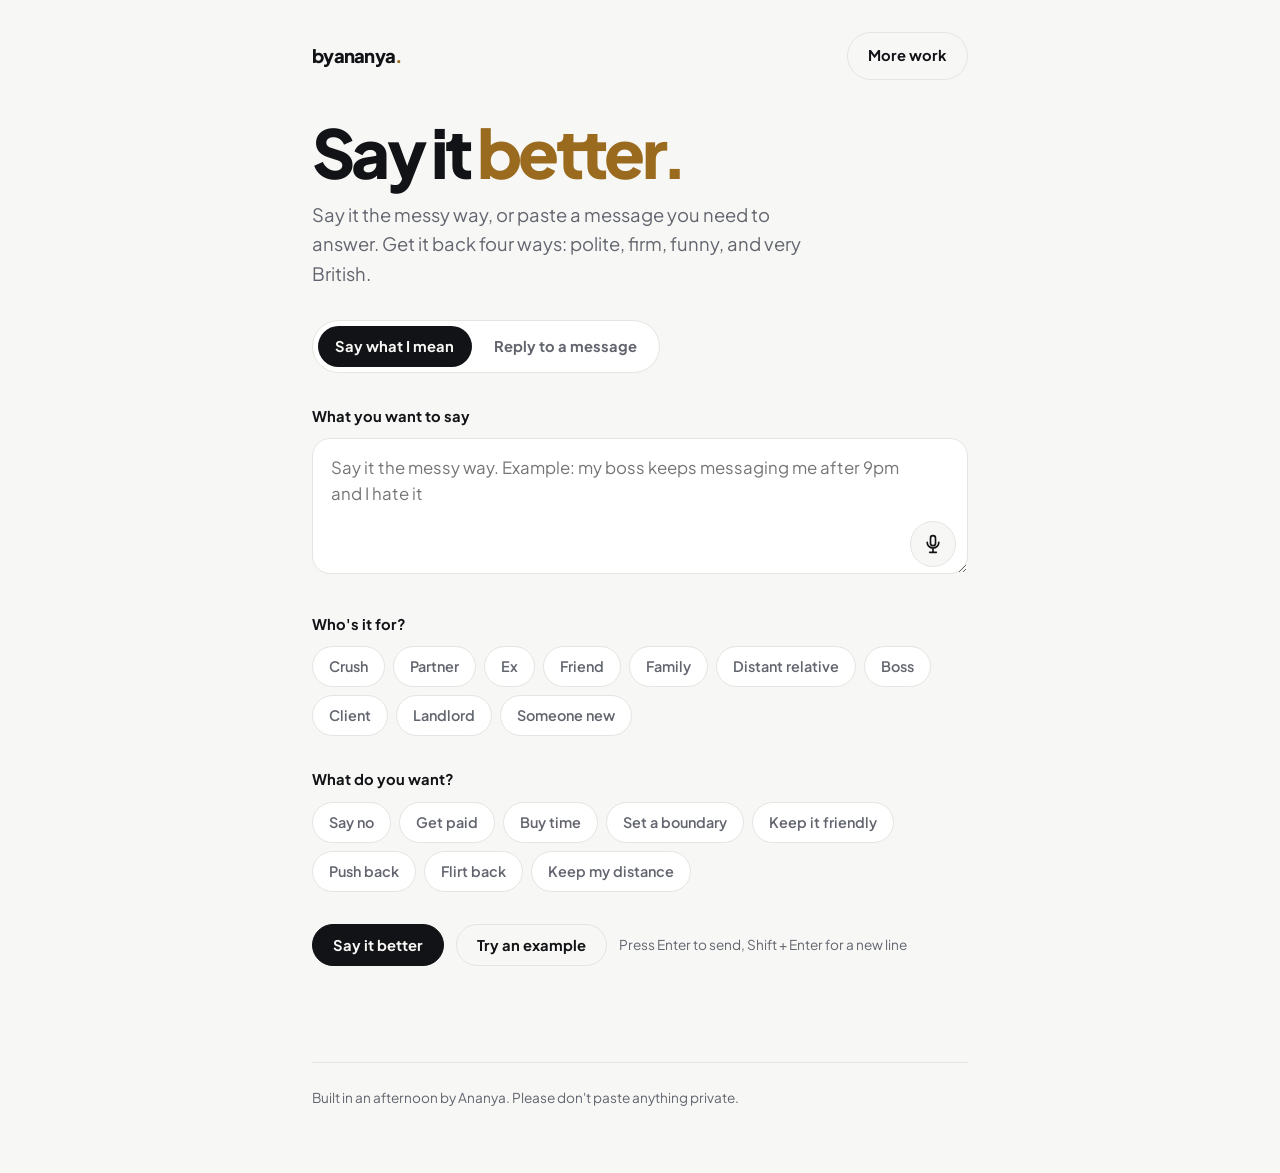
==== say-it-better/index.html @ 99338e49 "Update say-it-better/index.html" ====
<!doctype html>
<html lang="en">
<head>
<meta charset="utf-8">
<meta name="viewport" content="width=device-width, initial-scale=1">
<title>Say it better | by ananya</title>
<meta name="description" content="Say it the messy way and get it back four ways: polite, firm, funny and very British.">
<link rel="icon" href="data:image/svg+xml,%3Csvg xmlns='http://www.w3.org/2000/svg' viewBox='0 0 100 100'%3E%3Ccircle cx='50' cy='50' r='40' fill='%239a6b1f'/%3E%3C/svg%3E">
<script>try { var t = localStorage.getItem('theme'); if (t) document.documentElement.setAttribute('data-theme', t); } catch (e) {}</script>
<link rel="preconnect" href="https://fonts.googleapis.com">
<link rel="preconnect" href="https://fonts.gstatic.com" crossorigin>
<link href="https://fonts.googleapis.com/css2?family=Plus+Jakarta+Sans:wght@400..800&display=swap" rel="stylesheet">
<link rel="stylesheet" href="../style.css">
<style>
  .app { max-width: 44rem; margin: 0 auto; padding: 1rem 1.5rem 4rem; }
  .bar { display: flex; justify-content: space-between; align-items: center; padding: 1rem 0 2.5rem; }
  .app h1 { font-size: clamp(2.6rem, 8vw, 4.2rem); font-weight: 800; letter-spacing: -0.055em; line-height: .95; }
  .app h1 span { color: var(--accent); }
  .lede { color: var(--muted); font-size: 1.15rem; margin-top: 1rem; max-width: 32rem; }
  .field { margin-top: 2rem; }
  .field label, .field .lbl { display: block; font-weight: 700; font-size: .92rem; margin-bottom: .6rem; }
  textarea { width: 100%; min-height: 8.5rem; resize: vertical; font: inherit; font-size: 1.05rem; line-height: 1.55; color: var(--ink); background: var(--surface); border: 1px solid var(--line); border-radius: 18px; padding: 1rem 1.1rem; }
  textarea:focus { outline: 2px solid var(--accent); outline-offset: 2px; }
  .modes { display: inline-flex; gap: .25rem; padding: .3rem; margin-top: 2rem; background: var(--surface); border: 1px solid var(--line); border-radius: 999px; }
  .modes button { font: inherit; font-weight: 700; font-size: .92rem; padding: .55rem 1.1rem; border-radius: 999px; border: 0; background: transparent; color: var(--muted); cursor: pointer; }
  .modes button[aria-selected="true"] { background: var(--ink); color: var(--bg); }
  .box { position: relative; }
  .box textarea { padding-right: 4.25rem; }
  .mic { position: absolute; right: .75rem; bottom: .9rem; width: 46px; height: 46px; border-radius: 50%; border: 1px solid var(--line); background: var(--bg); color: var(--ink); display: grid; place-items: center; cursor: pointer; transition: transform .15s ease; }
  .mic:hover { transform: scale(1.06); }
  .mic svg { width: 20px; height: 20px; }
  .mic.on { background: var(--accent); border-color: var(--accent); color: var(--bg); animation: ring 1.4s infinite; }
  @keyframes ring { 0% { box-shadow: 0 0 0 0 color-mix(in srgb, var(--accent) 55%, transparent); } 100% { box-shadow: 0 0 0 16px transparent; } }
  .listening { margin-top: .6rem; font-size: .88rem; font-weight: 600; color: var(--accent); }
  .listening span { display: inline-block; width: 8px; height: 8px; border-radius: 50%; background: var(--accent); margin-right: .5rem; animation: pulse 1s infinite; }
  @media (prefers-reduced-motion: reduce) { .mic.on, .listening span { animation: none; } }
  .chips { display: flex; flex-wrap: wrap; gap: .5rem; }
  .chips button { font: inherit; font-size: .9rem; font-weight: 600; padding: .5rem 1rem; border-radius: 999px; border: 1px solid var(--line); background: var(--surface); color: var(--muted); cursor: pointer; }
  .chips button[aria-pressed="true"] { background: var(--ink); color: var(--bg); border-color: var(--ink); }
  .actions { display: flex; flex-wrap: wrap; align-items: center; gap: .75rem; margin-top: 2rem; }
  .actions .btn { cursor: pointer; font-family: inherit; }
  .actions .btn[disabled] { opacity: .6; cursor: wait; transform: none; }
  .hint { font-size: .85rem; color: var(--muted); }
  .replies { display: grid; gap: 1rem; margin-top: 2.5rem; }
  .reply { background: var(--surface); border: 1px solid var(--line); border-radius: 20px; padding: 1.25rem 1.3rem 1.1rem; animation: pop .45s cubic-bezier(.2,.8,.2,1) both; }
  .reply:nth-child(2) { animation-delay: .08s; } .reply:nth-child(3) { animation-delay: .16s; } .reply:nth-child(4) { animation-delay: .24s; }
  .reply.brit { border-color: color-mix(in srgb, var(--accent) 45%, var(--line)); }
  @keyframes pop { from { opacity: 0; transform: translateY(14px); } }
  .reply .tone { font-size: .8rem; font-weight: 800; color: var(--accent); }
  .reply p { font-size: 1.08rem; margin-top: .4rem; white-space: pre-wrap; }
  .reply .copy { margin-top: .9rem; font: inherit; font-size: .85rem; font-weight: 700; background: var(--soft); color: var(--ink); border: 0; border-radius: 999px; padding: .4rem .9rem; cursor: pointer; }
  .skeleton { height: 7.5rem; border-radius: 20px; background: linear-gradient(90deg, var(--soft), var(--surface), var(--soft)); background-size: 200% 100%; animation: shimmer 1.2s infinite linear; }
  @keyframes shimmer { to { background-position: -200% 0; } }
  .note { margin-top: 2rem; padding: 1rem 1.2rem; border-radius: 16px; background: var(--soft); color: var(--muted); font-size: .95rem; }
  .foot { margin-top: 3.5rem; padding-top: 1.5rem; border-top: 1px solid var(--line); color: var(--muted); font-size: .85rem; }
  @media (prefers-reduced-motion: reduce) { .reply, .skeleton { animation: none; } }
</style>
</head>
<body>
<div class="app">
  <div class="bar"><a class="wordmark" href="/">byananya<span>.</span></a><a class="btn line" href="/#work">More work</a></div>

  <h1>Say it <span>better.</span></h1>
  <p class="lede">Say it the messy way, or paste a message you need to answer. Get it back four ways: polite, firm, funny, and very British.</p>

  <div class="modes" role="tablist" aria-label="What do you need?">
    <button role="tab" aria-selected="true" data-mode="rephrase">Say what I mean</button>
    <button role="tab" aria-selected="false" data-mode="reply">Reply to a message</button>
  </div>

  <div class="field">
    <label for="msg" id="msg-label">What you want to say</label>
    <div class="box">
      <textarea id="msg" placeholder="Say it the messy way. Example: my boss keeps messaging me after 9pm and I hate it"></textarea>
      <button class="mic" id="mic" type="button" aria-label="Speak your message" hidden>
        <svg viewBox="0 0 24 24" fill="none" stroke="currentColor" stroke-width="2" stroke-linecap="round" stroke-linejoin="round" aria-hidden="true"><rect x="9" y="2" width="6" height="12" rx="3"/><path d="M5 10a7 7 0 0 0 14 0M12 17v5M8 22h8"/></svg>
      </button>
    </div>
    <p class="listening" id="listening" hidden><span></span>Listening… tap the mic when you're done</p>
  </div>

  <div class="field">
    <span class="lbl" id="who-l">Who's it for?</span>
    <div class="chips" role="group" aria-labelledby="who-l" data-group="who">
      <button aria-pressed="false">Crush</button><button aria-pressed="false">Partner</button><button aria-pressed="false">Ex</button><button aria-pressed="false">Friend</button><button aria-pressed="false">Family</button><button aria-pressed="false">Distant relative</button><button aria-pressed="false">Boss</button><button aria-pressed="false">Client</button><button aria-pressed="false">Landlord</button><button aria-pressed="false">Someone new</button>
    </div>
  </div>

  <div class="field">
    <span class="lbl" id="want-l">What do you want?</span>
    <div class="chips" role="group" aria-labelledby="want-l" data-group="want">
      <button aria-pressed="false">Say no</button><button aria-pressed="false">Get paid</button><button aria-pressed="false">Buy time</button><button aria-pressed="false">Set a boundary</button><button aria-pressed="false">Keep it friendly</button><button aria-pressed="false">Push back</button><button aria-pressed="false">Flirt back</button><button aria-pressed="false">Keep my distance</button>
    </div>
  </div>

  <div class="actions">
    <button class="btn" id="go">Say it better</button>
    <button class="btn line" id="example">Try an example</button>
    <span class="hint">Press Enter to send, Shift + Enter for a new line</span>
  </div>

  <div class="replies" id="out" aria-live="polite"></div>

  <p class="foot">Built in an afternoon by Ananya. Please don't paste anything private.</p>
</div>

<script>
(function () {
  var API = 'https://ananya1234.app.n8n.cloud/webhook/say-it-better';
  var msg = document.getElementById('msg'), out = document.getElementById('out'), go = document.getElementById('go');
  var EXAMPLES = [
    { mode: 'rephrase', m: "i hate it when people are annoying in meetings and keep talking over me", who: 'Boss', want: 'Set a boundary' },
    { mode: 'reply', m: "Hey! Any chance you could look over my pitch deck this weekend? It's only like 40 slides 🙏", who: 'Friend', want: 'Say no' },
    { mode: 'rephrase', m: "you still haven't paid me for last month's work and it's been 3 weeks", who: 'Client', want: 'Get paid' },
    { mode: 'reply', m: "Beta, when are you getting married? Everyone is asking.", who: 'Distant relative', want: 'Keep it friendly' },
    { mode: 'rephrase', m: "i want to ask him out but not make it weird", who: 'Crush', want: 'Flirt back' },
    { mode: 'reply', m: "hey stranger, been thinking about you lately", who: 'Ex', want: 'Keep my distance' },
    { mode: 'reply', m: "Hi, just letting you know the rent is going up by ₹3,000 from next month.", who: 'Landlord', want: 'Push back' }
  ], ex = 0;

  document.querySelectorAll('.chips').forEach(function (g) {
    g.addEventListener('click', function (e) {
      var b = e.target.closest('button'); if (!b) return;
      var on = b.getAttribute('aria-pressed') === 'true';
      g.querySelectorAll('button').forEach(function (x) { x.setAttribute('aria-pressed', 'false'); });
      b.setAttribute('aria-pressed', on ? 'false' : 'true');
    });
  });
  var mode = 'rephrase', label = document.getElementById('msg-label'), whoL = document.getElementById('who-l');
  function setMode(m) {
    mode = m;
    document.querySelectorAll('.modes button').forEach(function (b) { b.setAttribute('aria-selected', b.dataset.mode === m ? 'true' : 'false'); });
    label.textContent = m === 'reply' ? 'Their message' : 'What you want to say';
    whoL.textContent = m === 'reply' ? "Who's it from?" : "Who's it for?";
    msg.placeholder = m === 'reply' ? 'Paste the message you need to answer, or tap the mic and read it out.' : 'Say it the messy way. Example: my boss keeps messaging me after 9pm and I hate it';
  }
  document.querySelectorAll('.modes button').forEach(function (b) { b.addEventListener('click', function () { setMode(b.dataset.mode); }); });
  function pick(group) { var b = document.querySelector('[data-group="' + group + '"] [aria-pressed="true"]'); return b ? b.textContent : ''; }
  function setPick(group, label) { document.querySelectorAll('[data-group="' + group + '"] button').forEach(function (b) { b.setAttribute('aria-pressed', b.textContent === label ? 'true' : 'false'); }); }

  document.getElementById('example').addEventListener('click', function () {
    var e = EXAMPLES[ex++ % EXAMPLES.length]; setMode(e.mode); msg.value = e.m; setPick('who', e.who); setPick('want', e.want); msg.focus();
  });
  msg.addEventListener('keydown', function (e) { if (e.key === 'Enter' && !e.shiftKey && !e.isComposing) { e.preventDefault(); run(); } });
  go.addEventListener('click', run);

  function esc(t) { return String(t).replace(/[&<>"]/g, function (c) { return { '&': '&amp;', '<': '&lt;', '>': '&gt;', '"': '&quot;' }[c]; }); }
  function note(text) { out.innerHTML = '<div class="note">' + text + '</div>'; }

  async function run() {
    var text = msg.value.trim();
    if (!text) { msg.focus(); note(mode === 'reply' ? 'Paste the message you need to answer first.' : 'Tell me what you want to say first.'); return; }
    if (go.disabled) return;
    go.disabled = true;
    var steps = ['Reading the room…', 'Finding the right words…', 'Polishing the replies…', 'Almost there…'], si = 0;
    go.textContent = steps[0];
    var tick = setInterval(function () { si = Math.min(si + 1, steps.length - 1); go.textContent = steps[si]; }, 2500);
    out.innerHTML = '<div class="skeleton"></div><div class="skeleton"></div><div class="skeleton"></div><div class="skeleton"></div>';
    var ctrl = new AbortController(), timer = setTimeout(function () { ctrl.abort(); }, 30000);
    try {
      var r = await fetch(API, { method: 'POST', headers: { 'Content-Type': 'text/plain;charset=UTF-8' }, signal: ctrl.signal,
        body: JSON.stringify({ message: text.slice(0, 1500), who: pick('who'), want: pick('want'), mode: mode }) });
      var res = await r.json().catch(function () { return {}; });
      if (!res.ok) throw new Error(res.error || 'failed');
      out.innerHTML = [['Polite', res.polite], ['Firm', res.firm], ['Funny', res.funny], ['Very British', res.british]].filter(function (x) { return x[1]; }).map(function (x) {
        return '<div class="reply' + (x[0] === 'Very British' ? ' brit' : '') + '"><span class="tone">' + (x[0] === 'Very British' ? '🫖 ' : '') + x[0] + '</span><p>' + esc(x[1] || '') + '</p><button class="copy">Copy</button></div>';
      }).join('');
    } catch (e) {
      note(e.name === 'AbortError' ? 'That took too long. Try once more.' : e.message === 'busy' ? 'Lots of people are using this right now. Give it a minute and try again.' : 'Something went wrong on my side. Try again in a moment.');
    } finally { clearInterval(tick); clearTimeout(timer); go.disabled = false; go.textContent = 'Say it better'; }
  }

  // Voice input: speak the message, it's transcribed, then sent automatically
  (function () {
    var SR = window.SpeechRecognition || window.webkitSpeechRecognition;
    var mic = document.getElementById('mic'), hint = document.getElementById('listening');
    if (!SR) return;
    mic.hidden = false;
    var rec = null, base = '', heard = '';
    function stop() { if (rec) rec.stop(); }
    mic.addEventListener('click', function () {
      if (rec) { stop(); return; }
      rec = new SR();
      rec.lang = navigator.language || 'en-IN';
      rec.interimResults = true; rec.continuous = true;
      base = msg.value.trim() ? msg.value.trim() + ' ' : ''; heard = '';
      rec.onresult = function (e) {
        var fin = '', interim = '';
        for (var i = 0; i < e.results.length; i++) { (e.results[i].isFinal ? (fin += e.results[i][0].transcript) : (interim += e.results[i][0].transcript)); }
        heard = (fin + interim).trim(); msg.value = base + heard;
      };
      rec.onerror = function (e) { if (e.error === 'not-allowed' || e.error === 'service-not-allowed') note('Allow microphone access in your browser to use voice.'); };
      rec.onend = function () {
        rec = null; mic.classList.remove('on'); mic.setAttribute('aria-label', 'Speak your message'); hint.hidden = true;
        if (heard) run();
      };
      rec.start();
      mic.classList.add('on'); mic.setAttribute('aria-label', 'Stop listening'); hint.hidden = false;
    });
  })();

  out.addEventListener('click', function (e) {
    var b = e.target.closest('.copy'); if (!b) return;
    var t = b.previousElementSibling.textContent;
    (navigator.clipboard ? navigator.clipboard.writeText(t) : Promise.reject()).then(function () { b.textContent = 'Copied'; setTimeout(function () { b.textContent = 'Copy'; }, 1500); }, function () { b.textContent = 'Select and copy'; });
  });
})();
</script>
</body>
</html>
---- style.css ----
:root {
  --bg: #f7f7f5; --surface: #ffffff; --ink: #121316; --muted: #62656e; --line: #e4e4e0; --soft: #efefec;
  --accent: #9a6b1f; --ok: #22a06b;
  --font: "Plus Jakarta Sans", "Helvetica Neue", Arial, sans-serif;
  --radius-lg: 28px; --radius: 18px;
  --shadow: 0 24px 60px -30px rgba(18,19,22,.35);
  color-scheme: light;
}
:root[data-theme="dark"] { --bg: #0c0d10; --surface: #15171c; --ink: #f2f2ef; --muted: #9a9ca6; --line: #262931; --soft: #1b1e24; --accent: #d9b26a; --shadow: 0 24px 60px -30px rgba(0,0,0,.9); color-scheme: dark; }
@media (prefers-color-scheme: dark) {
  :root:not([data-theme="light"]) { --bg: #0c0d10; --surface: #15171c; --ink: #f2f2ef; --muted: #9a9ca6; --line: #262931; --soft: #1b1e24; --accent: #d9b26a; --shadow: 0 24px 60px -30px rgba(0,0,0,.9); color-scheme: dark; }
}
* { box-sizing: border-box; margin: 0; padding: 0; }
html { scroll-behavior: smooth; }
body { background: var(--bg); color: var(--ink); font-family: var(--font); font-size: 1.0625rem; line-height: 1.6; -webkit-font-smoothing: antialiased; overflow-x: hidden; transition: background .3s ease, color .3s ease; }
a { color: inherit; text-decoration-color: var(--accent); text-decoration-thickness: 2px; text-underline-offset: 4px; }
a:hover { color: var(--accent); }
a:focus-visible, button:focus-visible, [tabindex]:focus-visible { outline: 2px solid var(--accent); outline-offset: 3px; border-radius: 8px; }
.wrap { max-width: 76rem; margin: 0 auto; padding: 0 1.5rem; }
.narrow { max-width: 46rem; }

/* top bar + header */
.topbar { display: flex; gap: 2rem; flex-wrap: wrap; font-size: .82rem; color: var(--muted); padding: .9rem 0; border-bottom: 1px solid var(--line); }
.topbar b { color: var(--ink); font-weight: 600; }
.topbar .live::before { content: ""; display: inline-block; width: 7px; height: 7px; border-radius: 50%; background: var(--ok); margin-right: .45rem; vertical-align: 1px; animation: pulse 2s infinite; }
@keyframes pulse { 50% { opacity: .35; } }
.site-head { position: sticky; top: 0; z-index: 20; background: color-mix(in srgb, var(--bg) 85%, transparent); backdrop-filter: blur(12px); -webkit-backdrop-filter: blur(12px); }
.site-head .wrap { display: flex; align-items: center; justify-content: space-between; gap: 1rem; padding-top: 1rem; padding-bottom: 1rem; }
.wordmark { font-weight: 800; font-size: 1.15rem; letter-spacing: -0.04em; text-decoration: none; }
.wordmark span { color: var(--accent); }
.nav { display: flex; align-items: center; gap: .3rem; background: var(--surface); border: 1px solid var(--line); border-radius: 999px; padding: .3rem; }
.nav a { text-decoration: none; font-size: .9rem; font-weight: 600; color: var(--muted); padding: .45rem .9rem; border-radius: 999px; }
.nav a:hover { color: var(--ink); background: var(--soft); }
.head-actions { display: flex; align-items: center; gap: .6rem; }
.theme { width: 40px; height: 40px; border-radius: 50%; border: 1px solid var(--line); background: var(--surface); color: var(--ink); cursor: pointer; display: grid; place-items: center; }
.theme svg { width: 18px; height: 18px; }
.theme .sun { display: none; }
:root[data-theme="dark"] .theme .sun { display: block; } :root[data-theme="dark"] .theme .moon { display: none; }
@media (prefers-color-scheme: dark) { :root:not([data-theme="light"]) .theme .sun { display: block; } :root:not([data-theme="light"]) .theme .moon { display: none; } }
.btn { display: inline-flex; align-items: center; gap: .5rem; padding: .7rem 1.25rem; border-radius: 999px; font-weight: 700; font-size: .92rem; text-decoration: none; background: var(--ink); color: var(--bg); border: 1px solid var(--ink); transition: transform .15s ease; }
.btn:hover { color: var(--bg); transform: translateY(-2px); }
.btn.line { background: transparent; color: var(--ink); border-color: var(--line); }
.btn.line:hover { color: var(--ink); border-color: var(--ink); }

/* hero */
.hero { padding: 5.5rem 0 4rem; }
.hero h1 { font-size: clamp(2.8rem, 8.2vw, 7rem); font-weight: 800; line-height: .98; letter-spacing: -0.055em; }
.hero h1 .muted { color: var(--muted); }
.rotator { display: inline-grid; vertical-align: top; }
.rotator span { grid-area: 1 / 1; color: var(--accent); opacity: 0; transform: translateY(-.25em); transition: opacity .2s ease, transform .2s ease; white-space: nowrap; }
.rotator span.on { opacity: 1; transform: none; transition: opacity .45s ease .2s, transform .45s cubic-bezier(.2,.8,.2,1) .2s; }
.hero-points { margin-top: 3.5rem; display: grid; grid-template-columns: repeat(3, 1fr); gap: 1.25rem; list-style: none; }
.hero-points li { border-top: 1px solid var(--line); padding-top: 1.1rem; }
.hero-points b { display: block; font-size: 1.05rem; letter-spacing: -0.01em; }
.hero-points span { color: var(--muted); font-size: .97rem; }
.hero .ctas { display: flex; gap: .75rem; flex-wrap: wrap; margin-top: 2.5rem; }

/* statement with photo */
.statement { display: grid; grid-template-columns: 1.2fr .8fr; gap: 3rem; align-items: center; padding: 5rem 0 2rem; border-top: 1px solid var(--line); }
.statement h2 { font-size: clamp(1.8rem, 3.8vw, 3rem); font-weight: 700; line-height: 1.15; letter-spacing: -0.035em; }
.statement h2 em { font-style: normal; color: var(--muted); }
.statement .photo { aspect-ratio: 4 / 5; border-radius: var(--radius-lg); box-shadow: var(--shadow); }

/* section heads */
section.block { padding-top: 6rem; }
.sec-head { display: flex; justify-content: space-between; align-items: end; gap: 1.5rem; flex-wrap: wrap; margin-bottom: 2rem; }
.sec-head h2 { font-size: clamp(2.6rem, 7vw, 5rem); font-weight: 800; letter-spacing: -0.055em; line-height: .95; }
.sec-head h2 span { color: var(--accent); }
.sec-head p { color: var(--muted); max-width: 26rem; }
.filters { display: flex; flex-wrap: wrap; gap: .5rem; margin-bottom: .75rem; }
.filters button { font: inherit; font-weight: 600; font-size: .88rem; padding: .5rem 1rem; border-radius: 999px; border: 1px solid var(--line); background: var(--surface); color: var(--muted); cursor: pointer; }
.filters button[aria-pressed="true"] { background: var(--ink); color: var(--bg); border-color: var(--ink); }
.count { font-size: .85rem; color: var(--muted); margin-bottom: 1.5rem; }

/* case studies */
.case { background: var(--surface); border: 1px solid var(--line); border-radius: var(--radius-lg); padding: clamp(1.25rem, 3vw, 2.25rem); margin-bottom: 1.5rem; }
.case[hidden] { display: none; }
.case-top { display: flex; justify-content: space-between; gap: 1.5rem; flex-wrap: wrap; align-items: start; }
.case h3 { font-size: clamp(1.5rem, 3vw, 2.3rem); font-weight: 700; letter-spacing: -0.04em; line-height: 1.12; max-width: 44rem; }
.case h3 b { font-weight: 800; }
.case h3 .rest { color: var(--muted); font-weight: 600; }
.tags { display: flex; gap: .4rem; flex-wrap: wrap; list-style: none; margin-top: .9rem; }
.tags li { font-size: .8rem; font-weight: 600; color: var(--muted); background: var(--soft); padding: .25rem .65rem; border-radius: 999px; }
.status { font-size: .8rem; font-weight: 700; padding: .35rem .8rem; border-radius: 999px; border: 1px solid var(--line); white-space: nowrap; }
.status.live { color: var(--ok); border-color: color-mix(in srgb, var(--ok) 40%, transparent); }
.status.live::before { content: ""; display: inline-block; width: 7px; height: 7px; border-radius: 50%; background: var(--ok); margin-right: .4rem; vertical-align: 1px; }

.stage { position: relative; margin-top: 1.5rem; border-radius: 20px; overflow: hidden; aspect-ratio: 16 / 7.5; background: var(--soft) center / cover no-repeat; }
.stage.top { background-position: top center; }
.stage::before { content: ""; position: absolute; inset: 0; background: linear-gradient(180deg, rgba(10,11,14,0) 40%, rgba(10,11,14,.55)); }
.stage.g1 { background-image: radial-gradient(120% 120% at 10% 0%, #f3dca6 0%, #b8862d 38%, #1a140b 100%); }
.stage.g2 { background-image: radial-gradient(120% 120% at 90% 10%, #c9a6a0 0%, #6e3b3f 40%, #140d10 100%); }
.stage.g3 { background-image: radial-gradient(120% 120% at 20% 100%, #6fe3c1 0%, #1d8a7a 40%, #0d1f24 100%); }
.prompt { position: absolute; left: 50%; bottom: 1.5rem; transform: translateX(-50%); width: min(92%, 34rem); display: flex; align-items: center; gap: .75rem; background: rgba(255,255,255,.94); color: #121316; border-radius: 999px; padding: .75rem .85rem .75rem 1.25rem; font-size: .95rem; font-weight: 500; box-shadow: 0 20px 40px -20px rgba(0,0,0,.6); }
.prompt .txt { flex: 1; overflow: hidden; white-space: nowrap; text-overflow: ellipsis; }
.prompt .typed { border-right: 2px solid #121316; padding-right: 2px; animation: caret 1s steps(1) infinite; }
@keyframes caret { 50% { border-color: transparent; } }
.prompt .go { width: 34px; height: 34px; border-radius: 50%; background: #121316; display: flex; align-items: center; justify-content: center; flex: none; }
.prompt .go i { width: 5px; height: 5px; border-radius: 50%; background: #fff; margin: 0 1.5px; display: inline-block; animation: blink 1.2s infinite; }
.prompt .go i:nth-child(2) { animation-delay: .2s; } .prompt .go i:nth-child(3) { animation-delay: .4s; }
@keyframes blink { 0%, 100% { opacity: .25; } 40% { opacity: 1; } }
.stage .big-stat { position: absolute; right: 1.5rem; top: 1.25rem; text-align: right; color: #fff; font-weight: 800; font-size: clamp(2rem, 5vw, 3.4rem); letter-spacing: -0.05em; line-height: 1; text-shadow: 0 4px 24px rgba(0,0,0,.35); }
.stage .big-stat small { display: block; font-size: .8rem; font-weight: 600; letter-spacing: 0; opacity: .9; margin-top: .2rem; }

.case-body { display: grid; grid-template-columns: .9fr 1.1fr; gap: 2rem; margin-top: 1.75rem; }
.facts-list { display: grid; gap: .9rem; align-content: start; }
.facts-list div { font-size: .95rem; }
.facts-list dt { font-size: .78rem; font-weight: 700; color: var(--muted); }
.facts-list dd { margin-top: .1rem; }
.facts-list .outcome { font-weight: 600; }
.facts-list a { font-weight: 700; }
.points { display: grid; grid-template-columns: 1fr 1fr; gap: .9rem; list-style: none; }
.points li { background: var(--soft); border-radius: var(--radius); padding: 1.1rem 1.15rem; }
.points h4 { font-size: 1rem; letter-spacing: -0.01em; }
.points p { font-size: .9rem; color: var(--muted); margin-top: .3rem; line-height: 1.5; }

/* about */
.about { display: grid; grid-template-columns: .85fr 1.15fr; gap: 3rem; }
.about .photos { position: relative; min-height: 32rem; }
.about .photos.single .p1 { width: 100%; aspect-ratio: 640 / 425; position: relative; }
.about .photos.single { min-height: 0; }
.about .photos .p1 { position: absolute; left: 0; top: 0; width: 70%; aspect-ratio: 4 / 5; border-radius: var(--radius-lg); box-shadow: var(--shadow); }
.about .photos .p2 { position: absolute; right: 0; bottom: 0; width: 58%; aspect-ratio: 4 / 3; border-radius: var(--radius); border: 6px solid var(--bg); box-shadow: var(--shadow); }
.about h3 { font-size: clamp(1.6rem, 3vw, 2.3rem); font-weight: 700; letter-spacing: -0.035em; line-height: 1.15; }
.about .bio { color: var(--muted); margin-top: 1.25rem; }
.about .bio + .bio { margin-top: .9rem; }
.journey { list-style: none; margin-top: 2.25rem; border-top: 1px solid var(--line); }
.journey li { display: grid; grid-template-columns: 1fr auto; gap: .2rem 1rem; padding: .95rem 0; border-bottom: 1px solid var(--line); }
.journey b { font-size: 1rem; }
.journey span { color: var(--muted); font-size: .9rem; }
.journey time { color: var(--muted); font-size: .9rem; grid-row: span 2; align-self: center; white-space: nowrap; }

/* stack */
.stack-grid { display: grid; grid-template-columns: repeat(6, 1fr); gap: .75rem; list-style: none; }
.stack-grid li { background: var(--surface); border: 1px solid var(--line); border-radius: 16px; padding: 1.1rem .9rem; text-align: center; font-weight: 700; font-size: .92rem; letter-spacing: -0.01em; transition: transform .2s ease, border-color .2s ease; }
.stack-grid li:hover { transform: translateY(-3px); border-color: var(--accent); }
.stack-grid li small { display: block; font-weight: 500; font-size: .75rem; color: var(--muted); margin-top: .15rem; }

/* blog */
.post-grid { display: grid; grid-template-columns: repeat(3, 1fr); gap: 1.25rem; list-style: none; }
.post-card { background: var(--surface); border: 1px solid var(--line); border-radius: 20px; overflow: hidden; transition: transform .2s ease, box-shadow .2s ease; }
.post-card:hover { transform: translateY(-4px); box-shadow: var(--shadow); }
.post-card a { display: flex; flex-direction: column; height: 100%; text-decoration: none; }
.post-card .cover { aspect-ratio: 16 / 10; background: var(--soft) center / cover no-repeat; position: relative; }
.post-card .cover.fallback { display: grid; place-items: center; font-size: 3.2rem; font-weight: 800; color: #fff; background-image: radial-gradient(120% 120% at 90% 10%, #8fa3b8 0%, #34465c 40%, #0f141b 100%); }
.post-card .cover.fallback.health { background-image: radial-gradient(120% 120% at 10% 0%, #f3dca6 0%, #b8862d 38%, #1a140b 100%); }
.post-card .pill { position: absolute; left: .9rem; top: .9rem; font-size: .72rem; font-weight: 700; padding: .25rem .65rem; border-radius: 999px; background: rgba(255,255,255,.94); color: #121316; }
.post-card .meta { padding: 1.1rem 1.2rem 1.35rem; }
.post-card time { font-size: .8rem; color: var(--muted); }
.post-card .t { display: block; font-weight: 700; font-size: 1.12rem; line-height: 1.3; letter-spacing: -0.02em; margin-top: .3rem; }
.post-card a:hover .t { color: var(--accent); }
.post-card .summary { display: block; color: var(--muted); font-size: .9rem; margin-top: .45rem; line-height: 1.5; }
.empty { color: var(--muted); padding: 1.5rem 0; grid-column: 1 / -1; }

/* contact */
.contact { margin-top: 7rem; background: var(--ink); color: var(--bg); border-radius: var(--radius-lg); padding: clamp(2rem, 6vw, 4.5rem); }
.contact h2 { font-size: clamp(2.4rem, 7vw, 5rem); font-weight: 800; letter-spacing: -0.055em; line-height: .95; }
.contact h2 span { color: var(--accent); }
.contact p { color: color-mix(in srgb, var(--bg) 70%, transparent); margin-top: 1.25rem; max-width: 32rem; font-size: 1.1rem; }
.contact .row { display: flex; flex-wrap: wrap; gap: .75rem; margin-top: 2rem; }
.contact .btn { background: var(--bg); color: var(--ink); border-color: var(--bg); }
.contact .btn:hover { color: var(--ink); }
.contact .btn.line { background: transparent; color: var(--bg); border-color: color-mix(in srgb, var(--bg) 30%, transparent); }
.contact .btn.line:hover { color: var(--bg); border-color: var(--bg); }
.site-foot { display: flex; justify-content: space-between; flex-wrap: wrap; gap: 1rem; padding: 2.5rem 0; color: var(--muted); font-size: .875rem; }

/* protected photos */
.protected { background-color: var(--soft); background-position: center; background-size: cover; background-repeat: no-repeat; position: relative; overflow: hidden; -webkit-user-select: none; user-select: none; -webkit-touch-callout: none; }
.protected::after { content: ""; position: absolute; inset: 0; }

/* scroll reveal */
.rv { opacity: 0; transform: translateY(26px); transition: opacity .7s ease, transform .7s cubic-bezier(.2,.8,.2,1); }
.rv.in { opacity: 1; transform: none; }
@media (prefers-reduced-motion: reduce) {
  html { scroll-behavior: auto; } .rv { opacity: 1; transform: none; transition: none; }
  .topbar .live::before, .prompt .typed, .prompt .go i { animation: none; }
  .rotator span { transition: none; }
}

/* post page */
.post { padding: 2.5rem 0 0; }
.post .back { font-size: .92rem; color: var(--muted); text-decoration: none; font-weight: 600; }
.post header { margin: 2rem 0; }
.post h1 { font-size: clamp(2.2rem, 6vw, 3.6rem); font-weight: 800; letter-spacing: -0.045em; line-height: 1.05; }
.post .meta { color: var(--muted); margin-top: 1rem; font-size: .95rem; }
.post-cover { aspect-ratio: 16 / 9; border-radius: 22px; margin-bottom: 2.5rem; }
.prose { font-size: 1.1rem; line-height: 1.8; }
.prose > * + * { margin-top: 1.1em; }
.prose h2 { font-size: 1.5rem; font-weight: 700; letter-spacing: -0.03em; line-height: 1.25; margin: 2em 0 0; }
.prose h3 { font-size: 1.15rem; margin-top: 1.8em; }
.prose ul, .prose ol { padding-left: 1.3em; }
.prose li + li { margin-top: .35em; }
.prose code { font-family: ui-monospace, Menlo, Consolas, monospace; font-size: .88em; background: var(--soft); padding: .05em .35em; border-radius: 5px; }
.prose pre { background: var(--soft); padding: 1rem 1.2rem; border-radius: 12px; overflow-x: auto; }
.prose pre code { background: none; padding: 0; }
.prose blockquote { border-left: 3px solid var(--accent); padding-left: 1rem; color: var(--muted); }
.prose img { max-width: 100%; border-radius: 12px; }
.signoff { margin-top: 2.5rem; font-weight: 700; color: var(--accent); }

/* responsive */
@media (max-width: 960px) {
  .nav { display: none; }
  .hero-points { grid-template-columns: 1fr; }
  .statement, .about, .case-body { grid-template-columns: 1fr; }
  .statement .photo { max-width: 420px; }
  .stack-grid { grid-template-columns: repeat(3, 1fr); }
  .post-grid { grid-template-columns: repeat(2, 1fr); }
  .about .photos { min-height: 28rem; max-width: 480px; }
}
@media (max-width: 600px) {
  .topbar .hide-sm { display: none; }
  .hero { padding-top: 3rem; }
  .stage { aspect-ratio: 4 / 3.6; }
  .points { grid-template-columns: 1fr; }
  .stack-grid { grid-template-columns: repeat(2, 1fr); }
  .post-grid { grid-template-columns: 1fr; }
  .about .photos { min-height: 24rem; }
  .prompt { font-size: .85rem; bottom: 1rem; }
  .stage .big-stat { right: 1rem; top: 1rem; }
}
@media (max-width: 600px) {
  .hero h1 { font-size: clamp(2.4rem, 11vw, 3.4rem); }
  .rotator span { white-space: normal; }
}

/* fly-through on scroll */
.fly { will-change: transform, opacity; transform-origin: 50% 100%; }
.hero h1 { will-change: transform, opacity; transform-origin: 0 50%; }
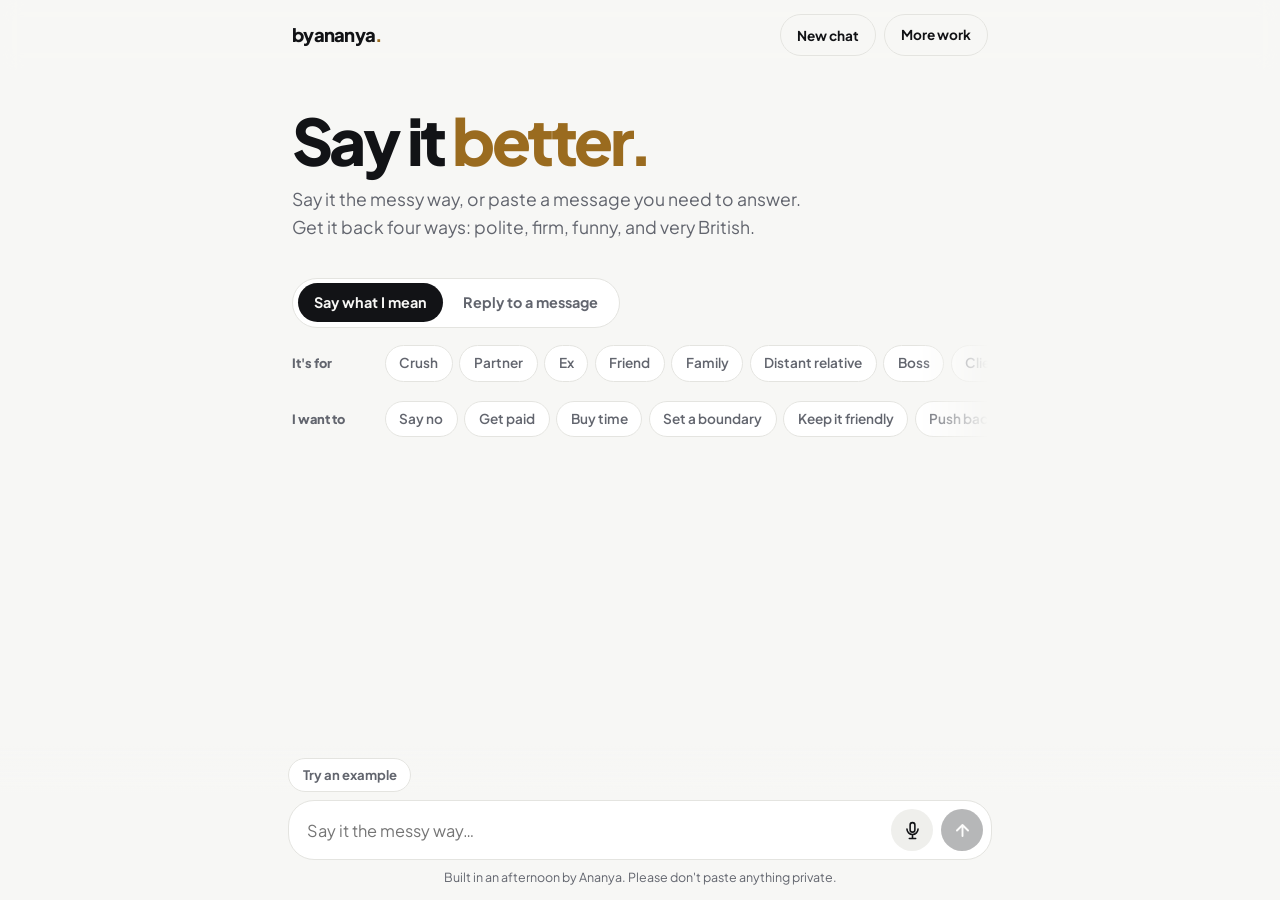
==== commit 9078e189: "Update say-it-better/index.html" ====
--- a/say-it-better/index.html
+++ b/say-it-better/index.html
@@ -2,7 +2,7 @@
 <html lang="en">
 <head>
 <meta charset="utf-8">
-<meta name="viewport" content="width=device-width, initial-scale=1">
+<meta name="viewport" content="width=device-width, initial-scale=1, viewport-fit=cover">
 <title>Say it better | by ananya</title>
 <meta name="description" content="Say it the messy way and get it back four ways: polite, firm, funny and very British.">
 <link rel="icon" href="data:image/svg+xml,%3Csvg xmlns='http://www.w3.org/2000/svg' viewBox='0 0 100 100'%3E%3Ccircle cx='50' cy='50' r='40' fill='%239a6b1f'/%3E%3C/svg%3E">
@@ -12,102 +12,123 @@
 <link href="https://fonts.googleapis.com/css2?family=Plus+Jakarta+Sans:wght@400..800&display=swap" rel="stylesheet">
 <link rel="stylesheet" href="../style.css">
 <style>
-  .app { max-width: 44rem; margin: 0 auto; padding: 1rem 1.5rem 4rem; }
-  .bar { display: flex; justify-content: space-between; align-items: center; padding: 1rem 0 2.5rem; }
-  .app h1 { font-size: clamp(2.6rem, 8vw, 4.2rem); font-weight: 800; letter-spacing: -0.055em; line-height: .95; }
-  .app h1 span { color: var(--accent); }
-  .lede { color: var(--muted); font-size: 1.15rem; margin-top: 1rem; max-width: 32rem; }
-  .field { margin-top: 2rem; }
-  .field label, .field .lbl { display: block; font-weight: 700; font-size: .92rem; margin-bottom: .6rem; }
-  textarea { width: 100%; min-height: 8.5rem; resize: vertical; font: inherit; font-size: 1.05rem; line-height: 1.55; color: var(--ink); background: var(--surface); border: 1px solid var(--line); border-radius: 18px; padding: 1rem 1.1rem; }
-  textarea:focus { outline: 2px solid var(--accent); outline-offset: 2px; }
-  .modes { display: inline-flex; gap: .25rem; padding: .3rem; margin-top: 2rem; background: var(--surface); border: 1px solid var(--line); border-radius: 999px; }
-  .modes button { font: inherit; font-weight: 700; font-size: .92rem; padding: .55rem 1.1rem; border-radius: 999px; border: 0; background: transparent; color: var(--muted); cursor: pointer; }
+  body { padding-bottom: 11rem; }
+  .bar { position: sticky; top: 0; z-index: 10; background: color-mix(in srgb, var(--bg) 88%, transparent); backdrop-filter: blur(10px); -webkit-backdrop-filter: blur(10px); }
+  .bar .in { max-width: 46rem; margin: 0 auto; padding: .9rem 1.25rem; display: flex; justify-content: space-between; align-items: center; gap: .75rem; }
+  .bar .right { display: flex; gap: .5rem; }
+  .bar .btn { padding: .55rem 1rem; font-size: .85rem; cursor: pointer; font-family: inherit; }
+  .app { max-width: 46rem; margin: 0 auto; padding: 0 1.25rem; }
+  .intro { padding: 2.5rem 0 1rem; }
+  .intro h1 { font-size: clamp(2.6rem, 8vw, 4rem); font-weight: 800; letter-spacing: -0.055em; line-height: .95; }
+  .intro h1 span { color: var(--accent); }
+  .intro p { color: var(--muted); font-size: 1.1rem; margin-top: .9rem; max-width: 32rem; }
+  .settings { padding: 1.25rem 0 .5rem; display: grid; gap: .9rem; }
+  .modes { display: inline-flex; justify-self: start; gap: .25rem; padding: .3rem; background: var(--surface); border: 1px solid var(--line); border-radius: 999px; }
+  .modes button { font: inherit; font-weight: 700; font-size: .9rem; padding: .5rem 1rem; border-radius: 999px; border: 0; background: transparent; color: var(--muted); cursor: pointer; }
   .modes button[aria-selected="true"] { background: var(--ink); color: var(--bg); }
-  .box { position: relative; }
-  .box textarea { padding-right: 4.25rem; }
-  .mic { position: absolute; right: .75rem; bottom: .9rem; width: 46px; height: 46px; border-radius: 50%; border: 1px solid var(--line); background: var(--bg); color: var(--ink); display: grid; place-items: center; cursor: pointer; transition: transform .15s ease; }
-  .mic:hover { transform: scale(1.06); }
-  .mic svg { width: 20px; height: 20px; }
-  .mic.on { background: var(--accent); border-color: var(--accent); color: var(--bg); animation: ring 1.4s infinite; }
-  @keyframes ring { 0% { box-shadow: 0 0 0 0 color-mix(in srgb, var(--accent) 55%, transparent); } 100% { box-shadow: 0 0 0 16px transparent; } }
-  .listening { margin-top: .6rem; font-size: .88rem; font-weight: 600; color: var(--accent); }
-  .listening span { display: inline-block; width: 8px; height: 8px; border-radius: 50%; background: var(--accent); margin-right: .5rem; animation: pulse 1s infinite; }
-  @media (prefers-reduced-motion: reduce) { .mic.on, .listening span { animation: none; } }
-  .chips { display: flex; flex-wrap: wrap; gap: .5rem; }
-  .chips button { font: inherit; font-size: .9rem; font-weight: 600; padding: .5rem 1rem; border-radius: 999px; border: 1px solid var(--line); background: var(--surface); color: var(--muted); cursor: pointer; }
+  .row { display: flex; align-items: center; gap: .6rem; min-width: 0; }
+  .row .lbl { font-size: .8rem; font-weight: 800; color: var(--muted); white-space: nowrap; width: 5.2rem; flex: none; }
+  .chips { display: flex; gap: .4rem; overflow-x: auto; scrollbar-width: none; padding: .15rem 0; -webkit-mask-image: linear-gradient(90deg, #000 88%, transparent); mask-image: linear-gradient(90deg, #000 88%, transparent); }
+  .chips::-webkit-scrollbar { display: none; }
+  .chips button { flex: none; font: inherit; font-size: .85rem; font-weight: 600; padding: .4rem .85rem; border-radius: 999px; border: 1px solid var(--line); background: var(--surface); color: var(--muted); cursor: pointer; }
   .chips button[aria-pressed="true"] { background: var(--ink); color: var(--bg); border-color: var(--ink); }
-  .actions { display: flex; flex-wrap: wrap; align-items: center; gap: .75rem; margin-top: 2rem; }
-  .actions .btn { cursor: pointer; font-family: inherit; }
-  .actions .btn[disabled] { opacity: .6; cursor: wait; transform: none; }
-  .hint { font-size: .85rem; color: var(--muted); }
-  .replies { display: grid; gap: 1rem; margin-top: 2.5rem; }
-  .reply { background: var(--surface); border: 1px solid var(--line); border-radius: 20px; padding: 1.25rem 1.3rem 1.1rem; animation: pop .45s cubic-bezier(.2,.8,.2,1) both; }
-  .reply:nth-child(2) { animation-delay: .08s; } .reply:nth-child(3) { animation-delay: .16s; } .reply:nth-child(4) { animation-delay: .24s; }
+
+  .thread { display: grid; gap: 1.75rem; padding: 1.5rem 0 0; }
+  .turn { display: grid; gap: .9rem; }
+  .you { justify-self: end; max-width: 85%; background: var(--ink); color: var(--bg); border-radius: 20px 20px 6px 20px; padding: .8rem 1rem; }
+  .you p { white-space: pre-wrap; }
+  .you small { display: block; font-size: .75rem; opacity: .65; margin-top: .3rem; }
+  .replies { display: grid; gap: .7rem; }
+  .reply { background: var(--surface); border: 1px solid var(--line); border-radius: 18px; padding: 1rem 1.1rem .85rem; animation: pop .4s cubic-bezier(.2,.8,.2,1) both; }
+  .reply:nth-child(2) { animation-delay: .06s; } .reply:nth-child(3) { animation-delay: .12s; } .reply:nth-child(4) { animation-delay: .18s; }
   .reply.brit { border-color: color-mix(in srgb, var(--accent) 45%, var(--line)); }
-  @keyframes pop { from { opacity: 0; transform: translateY(14px); } }
-  .reply .tone { font-size: .8rem; font-weight: 800; color: var(--accent); }
-  .reply p { font-size: 1.08rem; margin-top: .4rem; white-space: pre-wrap; }
-  .reply .copy { margin-top: .9rem; font: inherit; font-size: .85rem; font-weight: 700; background: var(--soft); color: var(--ink); border: 0; border-radius: 999px; padding: .4rem .9rem; cursor: pointer; }
-  .skeleton { height: 7.5rem; border-radius: 20px; background: linear-gradient(90deg, var(--soft), var(--surface), var(--soft)); background-size: 200% 100%; animation: shimmer 1.2s infinite linear; }
+  @keyframes pop { from { opacity: 0; transform: translateY(12px); } }
+  .reply .tone { font-size: .78rem; font-weight: 800; color: var(--accent); }
+  .reply p { font-size: 1.04rem; margin-top: .3rem; white-space: pre-wrap; }
+  .reply .copy { margin-top: .7rem; font: inherit; font-size: .8rem; font-weight: 700; background: var(--soft); color: var(--ink); border: 0; border-radius: 999px; padding: .35rem .85rem; cursor: pointer; }
+  .skeleton { height: 5.5rem; border-radius: 18px; background: linear-gradient(90deg, var(--soft), var(--surface), var(--soft)); background-size: 200% 100%; animation: shimmer 1.2s infinite linear; }
   @keyframes shimmer { to { background-position: -200% 0; } }
-  .note { margin-top: 2rem; padding: 1rem 1.2rem; border-radius: 16px; background: var(--soft); color: var(--muted); font-size: .95rem; }
-  .foot { margin-top: 3.5rem; padding-top: 1.5rem; border-top: 1px solid var(--line); color: var(--muted); font-size: .85rem; }
-  @media (prefers-reduced-motion: reduce) { .reply, .skeleton { animation: none; } }
+  .status { font-size: .85rem; font-weight: 600; color: var(--muted); }
+  .note { padding: .9rem 1.1rem; border-radius: 16px; background: var(--soft); color: var(--muted); font-size: .95rem; }
+  .foot { text-align: center; color: var(--muted); font-size: .78rem; margin-top: .5rem; }
+
+  .dock { position: fixed; left: 0; right: 0; bottom: 0; z-index: 20; padding: .75rem 1rem calc(.75rem + env(safe-area-inset-bottom, 0px)); background: linear-gradient(transparent, var(--bg) 30%); }
+  .dock .in { max-width: 44rem; margin: 0 auto; }
+  .example { font: inherit; font-size: .82rem; font-weight: 700; color: var(--muted); background: var(--surface); border: 1px solid var(--line); border-radius: 999px; padding: .35rem .85rem; cursor: pointer; margin-bottom: .5rem; }
+  .composer { display: flex; align-items: flex-end; gap: .5rem; background: var(--surface); border: 1px solid var(--line); border-radius: 26px; padding: .5rem .5rem .5rem 1.1rem; box-shadow: var(--shadow); }
+  .composer:focus-within { border-color: var(--accent); }
+  .composer textarea { flex: 1; border: 0; outline: 0; resize: none; background: transparent; color: var(--ink); font: inherit; font-size: 1.02rem; line-height: 1.5; padding: .45rem 0; max-height: 9rem; min-height: 1.5rem; }
+  .ico { width: 42px; height: 42px; flex: none; border-radius: 50%; border: 0; display: grid; place-items: center; cursor: pointer; background: var(--soft); color: var(--ink); transition: transform .15s ease, opacity .15s ease; }
+  .ico:hover { transform: scale(1.06); }
+  .ico svg { width: 19px; height: 19px; }
+  .ico.send { background: var(--ink); color: var(--bg); }
+  .ico.send:disabled { opacity: .3; cursor: default; transform: none; }
+  .ico.ok { background: var(--accent); color: var(--bg); }
+  .rec { display: none; flex: 1; align-items: center; gap: .75rem; padding: .45rem 0; min-width: 0; }
+  .composer.recording textarea, .composer.recording .mic, .composer.recording .send { display: none; }
+  .composer.recording .rec { display: flex; }
+  .composer.recording .cancel, .composer.recording .ok { display: grid; }
+  .cancel, .ok { display: none; }
+  .waves { display: flex; align-items: center; gap: 3px; height: 22px; }
+  .waves i { width: 3px; border-radius: 3px; background: var(--accent); height: 30%; animation: wave 1s ease-in-out infinite; }
+  .waves i:nth-child(2) { animation-delay: .1s; } .waves i:nth-child(3) { animation-delay: .2s; } .waves i:nth-child(4) { animation-delay: .3s; } .waves i:nth-child(5) { animation-delay: .4s; } .waves i:nth-child(6) { animation-delay: .5s; } .waves i:nth-child(7) { animation-delay: .6s; }
+  @keyframes wave { 50% { height: 100%; } }
+  .rec .live { flex: 1; min-width: 0; overflow: hidden; white-space: nowrap; text-overflow: ellipsis; color: var(--muted); font-size: .98rem; direction: rtl; text-align: left; }
+  .rec .time { font-size: .85rem; font-weight: 700; color: var(--muted); font-variant-numeric: tabular-nums; }
+  @media (prefers-reduced-motion: reduce) { .reply, .skeleton, .waves i { animation: none; } }
 </style>
 </head>
 <body>
-<div class="app">
-  <div class="bar"><a class="wordmark" href="/">byananya<span>.</span></a><a class="btn line" href="/#work">More work</a></div>
-
-  <h1>Say it <span>better.</span></h1>
-  <p class="lede">Say it the messy way, or paste a message you need to answer. Get it back four ways: polite, firm, funny, and very British.</p>
-
-  <div class="modes" role="tablist" aria-label="What do you need?">
-    <button role="tab" aria-selected="true" data-mode="rephrase">Say what I mean</button>
-    <button role="tab" aria-selected="false" data-mode="reply">Reply to a message</button>
+<div class="bar"><div class="in">
+  <a class="wordmark" href="/">byananya<span>.</span></a>
+  <div class="right"><button class="btn line" id="new" type="button">New chat</button><a class="btn line" href="/#work">More work</a></div>
+</div></div>
+
+<main class="app">
+  <section class="intro" id="intro">
+    <h1>Say it <span>better.</span></h1>
+    <p>Say it the messy way, or paste a message you need to answer. Get it back four ways: polite, firm, funny, and very British.</p>
+  </section>
+
+  <section class="settings" aria-label="Settings">
+    <div class="modes" role="tablist" aria-label="What do you need?">
+      <button role="tab" aria-selected="true" data-mode="rephrase">Say what I mean</button>
+      <button role="tab" aria-selected="false" data-mode="reply">Reply to a message</button>
+    </div>
+    <div class="row"><span class="lbl" id="who-l">It's for</span>
+      <div class="chips" role="group" aria-labelledby="who-l" data-group="who">
+        <button aria-pressed="false">Crush</button><button aria-pressed="false">Partner</button><button aria-pressed="false">Ex</button><button aria-pressed="false">Friend</button><button aria-pressed="false">Family</button><button aria-pressed="false">Distant relative</button><button aria-pressed="false">Boss</button><button aria-pressed="false">Client</button><button aria-pressed="false">Landlord</button><button aria-pressed="false">Someone new</button>
+      </div>
+    </div>
+    <div class="row"><span class="lbl" id="want-l">I want to</span>
+      <div class="chips" role="group" aria-labelledby="want-l" data-group="want">
+        <button aria-pressed="false">Say no</button><button aria-pressed="false">Get paid</button><button aria-pressed="false">Buy time</button><button aria-pressed="false">Set a boundary</button><button aria-pressed="false">Keep it friendly</button><button aria-pressed="false">Push back</button><button aria-pressed="false">Flirt back</button><button aria-pressed="false">Keep my distance</button>
+      </div>
+    </div>
+  </section>
+
+  <section class="thread" id="thread" aria-live="polite"></section>
+</main>
+
+<div class="dock"><div class="in">
+  <button class="example" id="example" type="button">Try an example</button>
+  <div class="composer" id="composer">
+    <textarea id="msg" rows="1" placeholder="Say it the messy way…" aria-label="Your message"></textarea>
+    <div class="rec" aria-live="polite"><span class="waves" aria-hidden="true"><i></i><i></i><i></i><i></i><i></i><i></i><i></i></span><span class="live" id="live">Listening…</span><span class="time" id="time">0:00</span></div>
+    <button class="ico mic" id="mic" type="button" aria-label="Speak instead of typing" hidden><svg viewBox="0 0 24 24" fill="none" stroke="currentColor" stroke-width="2" stroke-linecap="round" stroke-linejoin="round" aria-hidden="true"><rect x="9" y="2" width="6" height="12" rx="3"/><path d="M5 10a7 7 0 0 0 14 0M12 17v5M8 22h8"/></svg></button>
+    <button class="ico cancel" id="cancel" type="button" aria-label="Cancel recording"><svg viewBox="0 0 24 24" fill="none" stroke="currentColor" stroke-width="2.4" stroke-linecap="round" aria-hidden="true"><path d="M6 6l12 12M18 6 6 18"/></svg></button>
+    <button class="ico ok" id="ok" type="button" aria-label="Done, send it"><svg viewBox="0 0 24 24" fill="none" stroke="currentColor" stroke-width="2.6" stroke-linecap="round" stroke-linejoin="round" aria-hidden="true"><path d="M5 12.5l4.5 4.5L19 7"/></svg></button>
+    <button class="ico send" id="send" type="button" aria-label="Send" disabled><svg viewBox="0 0 24 24" fill="none" stroke="currentColor" stroke-width="2.4" stroke-linecap="round" stroke-linejoin="round" aria-hidden="true"><path d="M12 19V5M5 12l7-7 7 7"/></svg></button>
   </div>
-
-  <div class="field">
-    <label for="msg" id="msg-label">What you want to say</label>
-    <div class="box">
-      <textarea id="msg" placeholder="Say it the messy way. Example: my boss keeps messaging me after 9pm and I hate it"></textarea>
-      <button class="mic" id="mic" type="button" aria-label="Speak your message" hidden>
-        <svg viewBox="0 0 24 24" fill="none" stroke="currentColor" stroke-width="2" stroke-linecap="round" stroke-linejoin="round" aria-hidden="true"><rect x="9" y="2" width="6" height="12" rx="3"/><path d="M5 10a7 7 0 0 0 14 0M12 17v5M8 22h8"/></svg>
-      </button>
-    </div>
-    <p class="listening" id="listening" hidden><span></span>Listening… tap the mic when you're done</p>
-  </div>
-
-  <div class="field">
-    <span class="lbl" id="who-l">Who's it for?</span>
-    <div class="chips" role="group" aria-labelledby="who-l" data-group="who">
-      <button aria-pressed="false">Crush</button><button aria-pressed="false">Partner</button><button aria-pressed="false">Ex</button><button aria-pressed="false">Friend</button><button aria-pressed="false">Family</button><button aria-pressed="false">Distant relative</button><button aria-pressed="false">Boss</button><button aria-pressed="false">Client</button><button aria-pressed="false">Landlord</button><button aria-pressed="false">Someone new</button>
-    </div>
-  </div>
-
-  <div class="field">
-    <span class="lbl" id="want-l">What do you want?</span>
-    <div class="chips" role="group" aria-labelledby="want-l" data-group="want">
-      <button aria-pressed="false">Say no</button><button aria-pressed="false">Get paid</button><button aria-pressed="false">Buy time</button><button aria-pressed="false">Set a boundary</button><button aria-pressed="false">Keep it friendly</button><button aria-pressed="false">Push back</button><button aria-pressed="false">Flirt back</button><button aria-pressed="false">Keep my distance</button>
-    </div>
-  </div>
-
-  <div class="actions">
-    <button class="btn" id="go">Say it better</button>
-    <button class="btn line" id="example">Try an example</button>
-    <span class="hint">Press Enter to send, Shift + Enter for a new line</span>
-  </div>
-
-  <div class="replies" id="out" aria-live="polite"></div>
-
   <p class="foot">Built in an afternoon by Ananya. Please don't paste anything private.</p>
-</div>
+</div></div>
 
 <script>
 (function () {
   var API = 'https://ananya1234.app.n8n.cloud/webhook/say-it-better';
-  var msg = document.getElementById('msg'), out = document.getElementById('out'), go = document.getElementById('go');
+  var msg = document.getElementById('msg'), send = document.getElementById('send'), thread = document.getElementById('thread'),
+      intro = document.getElementById('intro'), composer = document.getElementById('composer');
+  var mode = 'rephrase', busy = false;
   var EXAMPLES = [
     { mode: 'rephrase', m: "i hate it when people are annoying in meetings and keep talking over me", who: 'Boss', want: 'Set a boundary' },
     { mode: 'reply', m: "Hey! Any chance you could look over my pitch deck this weekend? It's only like 40 slides 🙏", who: 'Friend', want: 'Say no' },
@@ -118,6 +139,20 @@
     { mode: 'reply', m: "Hi, just letting you know the rent is going up by ₹3,000 from next month.", who: 'Landlord', want: 'Push back' }
   ], ex = 0;
 
+  function esc(t) { return String(t).replace(/[&<>"]/g, function (c) { return { '&': '&amp;', '<': '&lt;', '>': '&gt;', '"': '&quot;' }[c]; }); }
+  function grow() { msg.style.height = 'auto'; msg.style.height = Math.min(msg.scrollHeight, 144) + 'px'; send.disabled = !msg.value.trim() || busy; }
+  msg.addEventListener('input', grow);
+  msg.addEventListener('keydown', function (e) { if (e.key === 'Enter' && !e.shiftKey && !e.isComposing) { e.preventDefault(); submit(); } });
+  send.addEventListener('click', submit);
+
+  // mode + chips
+  function setMode(m) {
+    mode = m;
+    document.querySelectorAll('.modes button').forEach(function (b) { b.setAttribute('aria-selected', b.dataset.mode === m ? 'true' : 'false'); });
+    document.getElementById('who-l').textContent = m === 'reply' ? "It's from" : "It's for";
+    msg.placeholder = m === 'reply' ? 'Paste the message you need to answer…' : 'Say it the messy way…';
+  }
+  document.querySelectorAll('.modes button').forEach(function (b) { b.addEventListener('click', function () { setMode(b.dataset.mode); msg.focus(); }); });
   document.querySelectorAll('.chips').forEach(function (g) {
     g.addEventListener('click', function (e) {
       var b = e.target.closest('button'); if (!b) return;
@@ -126,84 +161,105 @@
       b.setAttribute('aria-pressed', on ? 'false' : 'true');
     });
   });
-  var mode = 'rephrase', label = document.getElementById('msg-label'), whoL = document.getElementById('who-l');
-  function setMode(m) {
-    mode = m;
-    document.querySelectorAll('.modes button').forEach(function (b) { b.setAttribute('aria-selected', b.dataset.mode === m ? 'true' : 'false'); });
-    label.textContent = m === 'reply' ? 'Their message' : 'What you want to say';
-    whoL.textContent = m === 'reply' ? "Who's it from?" : "Who's it for?";
-    msg.placeholder = m === 'reply' ? 'Paste the message you need to answer, or tap the mic and read it out.' : 'Say it the messy way. Example: my boss keeps messaging me after 9pm and I hate it';
-  }
-  document.querySelectorAll('.modes button').forEach(function (b) { b.addEventListener('click', function () { setMode(b.dataset.mode); }); });
   function pick(group) { var b = document.querySelector('[data-group="' + group + '"] [aria-pressed="true"]'); return b ? b.textContent : ''; }
   function setPick(group, label) { document.querySelectorAll('[data-group="' + group + '"] button').forEach(function (b) { b.setAttribute('aria-pressed', b.textContent === label ? 'true' : 'false'); }); }
 
   document.getElementById('example').addEventListener('click', function () {
-    var e = EXAMPLES[ex++ % EXAMPLES.length]; setMode(e.mode); msg.value = e.m; setPick('who', e.who); setPick('want', e.want); msg.focus();
-  });
-  msg.addEventListener('keydown', function (e) { if (e.key === 'Enter' && !e.shiftKey && !e.isComposing) { e.preventDefault(); run(); } });
-  go.addEventListener('click', run);
-
-  function esc(t) { return String(t).replace(/[&<>"]/g, function (c) { return { '&': '&amp;', '<': '&lt;', '>': '&gt;', '"': '&quot;' }[c]; }); }
-  function note(text) { out.innerHTML = '<div class="note">' + text + '</div>'; }
-
-  async function run() {
+    var e = EXAMPLES[ex++ % EXAMPLES.length]; setMode(e.mode); setPick('who', e.who); setPick('want', e.want); msg.value = e.m; grow(); msg.focus();
+  });
+  document.getElementById('new').addEventListener('click', function () {
+    thread.innerHTML = ''; intro.hidden = false; msg.value = ''; grow(); window.scrollTo({ top: 0, behavior: 'smooth' }); msg.focus();
+  });
+
+  // one message -> one turn in the thread
+  function submit() {
     var text = msg.value.trim();
-    if (!text) { msg.focus(); note(mode === 'reply' ? 'Paste the message you need to answer first.' : 'Tell me what you want to say first.'); return; }
-    if (go.disabled) return;
-    go.disabled = true;
+    if (!text || busy) return;
+    var who = pick('who'), want = pick('want');
+    msg.value = ''; grow(); intro.hidden = true;
+    var turn = document.createElement('div'); turn.className = 'turn';
+    var meta = [mode === 'reply' ? 'Reply' : 'Rephrase', who, want].filter(Boolean).join(' · ');
+    turn.innerHTML = '<div class="you"><p>' + esc(text) + '</p><small>' + esc(meta) + '</small></div>' +
+      '<div class="replies"><span class="status">Reading the room…</span><div class="skeleton"></div><div class="skeleton"></div><div class="skeleton"></div><div class="skeleton"></div></div>';
+    thread.appendChild(turn);
+    turn.scrollIntoView({ behavior: 'smooth', block: 'start' });
+    ask(text, who, want, turn.querySelector('.replies'));
+  }
+
+  async function ask(text, who, want, box) {
+    busy = true; grow();
     var steps = ['Reading the room…', 'Finding the right words…', 'Polishing the replies…', 'Almost there…'], si = 0;
-    go.textContent = steps[0];
-    var tick = setInterval(function () { si = Math.min(si + 1, steps.length - 1); go.textContent = steps[si]; }, 2500);
-    out.innerHTML = '<div class="skeleton"></div><div class="skeleton"></div><div class="skeleton"></div><div class="skeleton"></div>';
+    var status = box.querySelector('.status');
+    var tick = setInterval(function () { si = Math.min(si + 1, steps.length - 1); status.textContent = steps[si]; }, 2500);
     var ctrl = new AbortController(), timer = setTimeout(function () { ctrl.abort(); }, 30000);
     try {
       var r = await fetch(API, { method: 'POST', headers: { 'Content-Type': 'text/plain;charset=UTF-8' }, signal: ctrl.signal,
-        body: JSON.stringify({ message: text.slice(0, 1500), who: pick('who'), want: pick('want'), mode: mode }) });
+        body: JSON.stringify({ message: text.slice(0, 1500), who: who, want: want, mode: mode }) });
       var res = await r.json().catch(function () { return {}; });
       if (!res.ok) throw new Error(res.error || 'failed');
-      out.innerHTML = [['Polite', res.polite], ['Firm', res.firm], ['Funny', res.funny], ['Very British', res.british]].filter(function (x) { return x[1]; }).map(function (x) {
-        return '<div class="reply' + (x[0] === 'Very British' ? ' brit' : '') + '"><span class="tone">' + (x[0] === 'Very British' ? '🫖 ' : '') + x[0] + '</span><p>' + esc(x[1] || '') + '</p><button class="copy">Copy</button></div>';
+      box.innerHTML = [['Polite', res.polite], ['Firm', res.firm], ['Funny', res.funny], ['Very British', res.british]].filter(function (x) { return x[1]; }).map(function (x) {
+        var brit = x[0] === 'Very British';
+        return '<div class="reply' + (brit ? ' brit' : '') + '"><span class="tone">' + (brit ? '🫖 ' : '') + x[0] + '</span><p>' + esc(x[1]) + '</p><button class="copy">Copy</button></div>';
       }).join('');
     } catch (e) {
-      note(e.name === 'AbortError' ? 'That took too long. Try once more.' : e.message === 'busy' ? 'Lots of people are using this right now. Give it a minute and try again.' : 'Something went wrong on my side. Try again in a moment.');
-    } finally { clearInterval(tick); clearTimeout(timer); go.disabled = false; go.textContent = 'Say it better'; }
+      box.innerHTML = '<div class="note">' + (e.name === 'AbortError' ? 'That took too long. Try sending it again.' : e.message === 'busy' ? 'Lots of people are using this right now. Give it a minute and try again.' : 'Something went wrong on my side. Try sending it again.') + '</div>';
+    } finally { clearInterval(tick); clearTimeout(timer); busy = false; grow(); }
   }
 
-  // Voice input: speak the message, it's transcribed, then sent automatically
+  thread.addEventListener('click', function (e) {
+    var b = e.target.closest('.copy'); if (!b) return;
+    var t = b.previousElementSibling.textContent;
+    (navigator.clipboard ? navigator.clipboard.writeText(t) : Promise.reject()).then(function () { b.textContent = 'Copied'; setTimeout(function () { b.textContent = 'Copy'; }, 1500); }, function () { b.textContent = 'Select and copy'; });
+  });
+
+  // voice: tap mic, speak, then tick to send or cross to cancel
   (function () {
     var SR = window.SpeechRecognition || window.webkitSpeechRecognition;
-    var mic = document.getElementById('mic'), hint = document.getElementById('listening');
+    var mic = document.getElementById('mic'), ok = document.getElementById('ok'), cancel = document.getElementById('cancel'),
+        live = document.getElementById('live'), time = document.getElementById('time');
     if (!SR) return;
     mic.hidden = false;
-    var rec = null, base = '', heard = '';
-    function stop() { if (rec) rec.stop(); }
+    var rec = null, finalText = '', heard = '', keep = false, before = '', clock = null, started = 0;
+    function ui(on) {
+      composer.classList.toggle('recording', on);
+      if (on) { started = Date.now(); time.textContent = '0:00'; clock = setInterval(function () { var s = Math.floor((Date.now() - started) / 1000); time.textContent = Math.floor(s / 60) + ':' + String(s % 60).padStart(2, '0'); }, 500); }
+      else { clearInterval(clock); }
+    }
     mic.addEventListener('click', function () {
-      if (rec) { stop(); return; }
+      if (rec || busy) return;
       rec = new SR();
       rec.lang = navigator.language || 'en-IN';
       rec.interimResults = true; rec.continuous = true;
-      base = msg.value.trim() ? msg.value.trim() + ' ' : ''; heard = '';
+      before = msg.value; finalText = ''; heard = ''; keep = false; live.textContent = 'Listening…';
       rec.onresult = function (e) {
-        var fin = '', interim = '';
-        for (var i = 0; i < e.results.length; i++) { (e.results[i].isFinal ? (fin += e.results[i][0].transcript) : (interim += e.results[i][0].transcript)); }
-        heard = (fin + interim).trim(); msg.value = base + heard;
+        var interim = '';
+        for (var i = e.resultIndex; i < e.results.length; i++) {
+          var t = e.results[i][0].transcript.trim();
+          if (!t) continue;
+          if (e.results[i].isFinal) {
+            if (finalText && t.toLowerCase().indexOf(finalText.toLowerCase()) === 0) finalText = t;
+            else if (finalText.toLowerCase().slice(-t.length) !== t.toLowerCase()) finalText = (finalText + ' ' + t).trim();
+          } else { interim = t; }
+        }
+        var lowF = finalText.toLowerCase(), lowI = interim.toLowerCase();
+        heard = !interim ? finalText : (finalText && lowI.indexOf(lowF) === 0) ? interim : (finalText + ' ' + interim).trim();
+        live.textContent = heard || 'Listening…';
       };
-      rec.onerror = function (e) { if (e.error === 'not-allowed' || e.error === 'service-not-allowed') note('Allow microphone access in your browser to use voice.'); };
+      rec.onerror = function (e) {
+        if (e.error === 'not-allowed' || e.error === 'service-not-allowed') { live.textContent = 'Allow microphone access to use voice.'; }
+      };
       rec.onend = function () {
-        rec = null; mic.classList.remove('on'); mic.setAttribute('aria-label', 'Speak your message'); hint.hidden = true;
-        if (heard) run();
+        rec = null; ui(false);
+        if (keep && heard) { msg.value = heard; grow(); submit(); }
+        else { msg.value = before; grow(); }
       };
-      rec.start();
-      mic.classList.add('on'); mic.setAttribute('aria-label', 'Stop listening'); hint.hidden = false;
+      rec.start(); ui(true);
     });
+    ok.addEventListener('click', function () { if (rec) { keep = true; rec.stop(); } });
+    cancel.addEventListener('click', function () { if (rec) { keep = false; (rec.abort || rec.stop).call(rec); } });
   })();
 
-  out.addEventListener('click', function (e) {
-    var b = e.target.closest('.copy'); if (!b) return;
-    var t = b.previousElementSibling.textContent;
-    (navigator.clipboard ? navigator.clipboard.writeText(t) : Promise.reject()).then(function () { b.textContent = 'Copied'; setTimeout(function () { b.textContent = 'Copy'; }, 1500); }, function () { b.textContent = 'Select and copy'; });
-  });
+  grow();
 })();
 </script>
 </body>
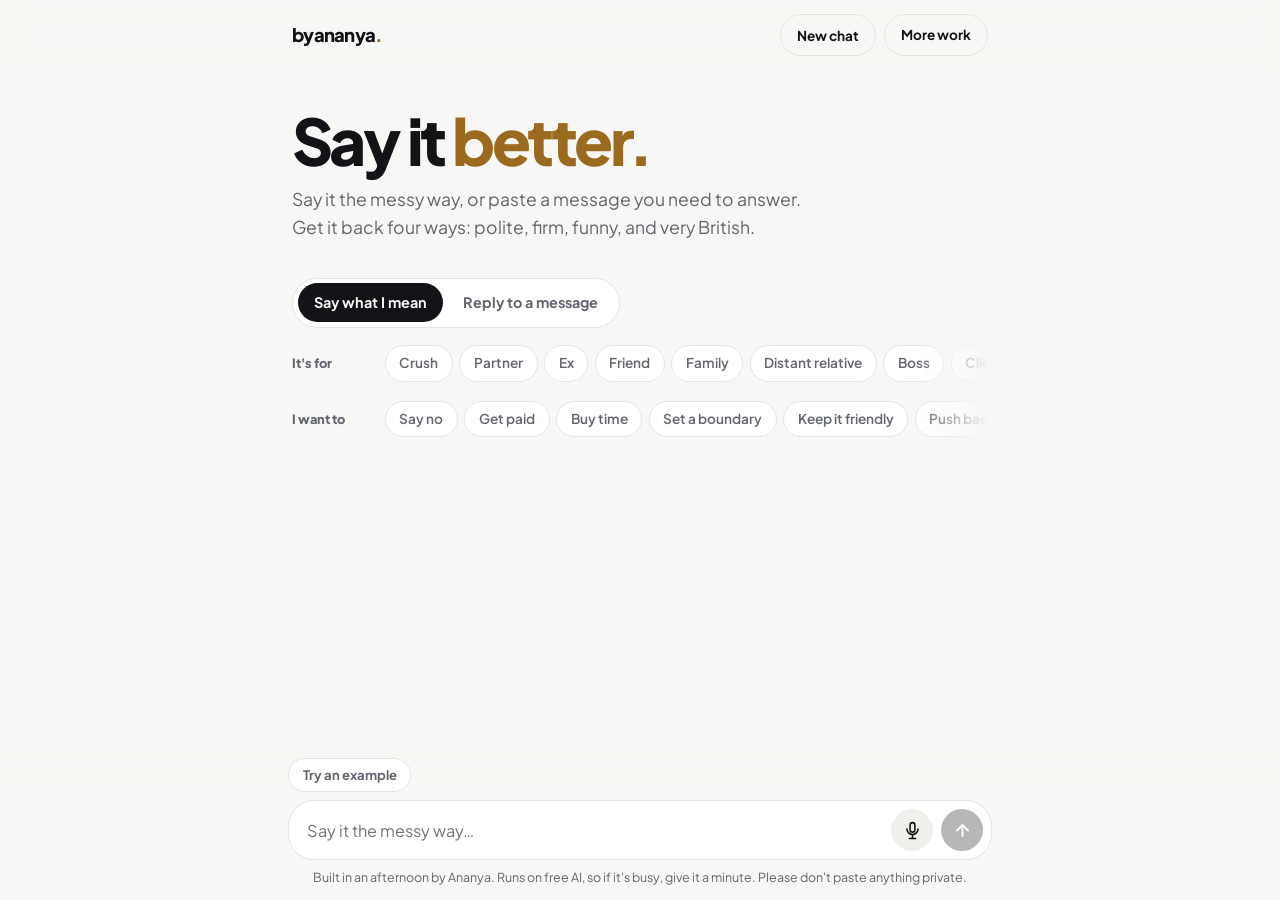
==== commit ca123d10: "Update say-it-better/index.html" ====
--- a/say-it-better/index.html
+++ b/say-it-better/index.html
@@ -120,12 +120,13 @@
     <button class="ico ok" id="ok" type="button" aria-label="Done, send it"><svg viewBox="0 0 24 24" fill="none" stroke="currentColor" stroke-width="2.6" stroke-linecap="round" stroke-linejoin="round" aria-hidden="true"><path d="M5 12.5l4.5 4.5L19 7"/></svg></button>
     <button class="ico send" id="send" type="button" aria-label="Send" disabled><svg viewBox="0 0 24 24" fill="none" stroke="currentColor" stroke-width="2.4" stroke-linecap="round" stroke-linejoin="round" aria-hidden="true"><path d="M12 19V5M5 12l7-7 7 7"/></svg></button>
   </div>
-  <p class="foot">Built in an afternoon by Ananya. Please don't paste anything private.</p>
+  <p class="foot">Built in an afternoon by Ananya. Runs on free AI, so if it's busy, give it a minute. Please don't paste anything private.</p>
 </div></div>
 
 <script>
 (function () {
-  var API = 'https://ananya1234.app.n8n.cloud/webhook/say-it-better';
+  // Cloudflare first; the old n8n backend stays as a safety net until it's switched off
+  var APIS = ['https://say-it-better.ananyapkumar0710.workers.dev', 'https://ananya1234.app.n8n.cloud/webhook/say-it-better'];
   var msg = document.getElementById('msg'), send = document.getElementById('send'), thread = document.getElementById('thread'),
       intro = document.getElementById('intro'), composer = document.getElementById('composer');
   var mode = 'rephrase', busy = false;
@@ -193,9 +194,14 @@
     var tick = setInterval(function () { si = Math.min(si + 1, steps.length - 1); status.textContent = steps[si]; }, 2500);
     var ctrl = new AbortController(), timer = setTimeout(function () { ctrl.abort(); }, 30000);
     try {
-      var r = await fetch(API, { method: 'POST', headers: { 'Content-Type': 'text/plain;charset=UTF-8' }, signal: ctrl.signal,
-        body: JSON.stringify({ message: text.slice(0, 1500), who: who, want: want, mode: mode }) });
-      var res = await r.json().catch(function () { return {}; });
+      var payload = JSON.stringify({ message: text.slice(0, 1500), who: who, want: want, mode: mode }), res = {};
+      for (var a = 0; a < APIS.length; a++) {
+        try {
+          var r = await fetch(APIS[a], { method: 'POST', headers: { 'Content-Type': 'text/plain;charset=UTF-8' }, signal: ctrl.signal, body: payload });
+          res = await r.json().catch(function () { return {}; });
+          if (res.ok) break;
+        } catch (err) { if (err.name === 'AbortError') throw err; res = { ok: false, error: 'failed' }; }
+      }
       if (!res.ok) throw new Error(res.error || 'failed');
       box.innerHTML = [['Polite', res.polite], ['Firm', res.firm], ['Funny', res.funny], ['Very British', res.british]].filter(function (x) { return x[1]; }).map(function (x) {
         var brit = x[0] === 'Very British';
--- a/style.css
+++ b/style.css
@@ -226,3 +226,50 @@
 /* fly-through on scroll */
 .fly { will-change: transform, opacity; transform-origin: 50% 100%; }
 .hero h1 { will-change: transform, opacity; transform-origin: 0 50%; }
+
+/* work carousel */
+.carousel { position: relative; }
+.track { display: flex; gap: 1.25rem; overflow-x: auto; scroll-snap-type: x mandatory; scroll-behavior: smooth; padding: .5rem .25rem 1.25rem; margin: 0 -.25rem; scrollbar-width: none; overscroll-behavior-x: contain; }
+.track::-webkit-scrollbar { display: none; }
+.slide.case { flex: 0 0 min(86%, 24rem); scroll-snap-align: start; margin: 0; padding: .9rem .9rem 1.2rem; border-radius: 24px; display: flex; flex-direction: column; cursor: pointer; transition: transform .25s ease, border-color .25s ease, box-shadow .25s ease; }
+.slide.case[hidden] { display: none; }
+.slide.case:hover, .slide.case:focus-visible { transform: translateY(-5px); border-color: var(--accent); box-shadow: var(--shadow); outline: none; }
+.slide .stage { margin-top: 0; aspect-ratio: 16 / 11; border-radius: 16px; }
+.slide .stage .prompt { font-size: .8rem; padding: .55rem .6rem .55rem .9rem; bottom: .9rem; width: 90%; }
+.slide .stage .prompt .go { width: 26px; height: 26px; }
+.slide .stage .big-stat { font-size: 2rem; right: 1rem; top: .9rem; }
+.slide .case-top { margin-top: 1.1rem; padding: 0 .3rem; flex-direction: column-reverse; gap: .6rem; }
+.slide .case-top h3 { font-size: 1.25rem; line-height: 1.25; }
+.slide .tags { margin-top: .6rem; }
+.slide .status { align-self: flex-start; }
+.slide .case-body { display: none; }
+.slide-cta { margin: auto .3rem 0; padding-top: 1.1rem; font-size: .9rem; font-weight: 700; color: var(--accent); }
+.car-nav { display: flex; justify-content: space-between; align-items: center; gap: 1rem; margin-top: .5rem; }
+.dots { display: flex; gap: .4rem; }
+.dots i { width: 8px; height: 8px; border-radius: 999px; background: var(--line); transition: width .3s ease, background .3s ease; }
+.dots i.on { width: 26px; background: var(--ink); }
+.arrows { display: flex; gap: .5rem; }
+.arrow { width: 46px; height: 46px; border-radius: 50%; border: 1px solid var(--line); background: var(--surface); color: var(--ink); display: grid; place-items: center; cursor: pointer; transition: transform .15s ease, border-color .15s ease; }
+.arrow:hover:not(:disabled) { border-color: var(--ink); transform: scale(1.05); }
+.arrow:disabled { opacity: .35; cursor: default; }
+.arrow svg { width: 20px; height: 20px; }
+
+/* case study pop-up */
+.case-modal { max-width: none; width: min(60rem, calc(100% - 1.5rem)); max-height: calc(100vh - 3rem); margin: auto; padding: 0; border: 1px solid var(--line); border-radius: 28px; background: var(--surface); color: var(--ink); box-shadow: 0 40px 120px -40px rgba(0,0,0,.6); overflow: hidden; }
+.case-modal[open] { display: flex; flex-direction: column; animation: rise .35s cubic-bezier(.2,.8,.2,1); }
+.case-modal::backdrop { background: rgba(10,11,14,.55); backdrop-filter: blur(6px); -webkit-backdrop-filter: blur(6px); }
+@keyframes rise { from { opacity: 0; transform: translateY(24px) scale(.98); } }
+.modal-body { overflow-y: auto; padding: clamp(1.25rem, 3.5vw, 2.25rem); }
+.modal-body .case-top { padding-right: 3rem; }
+.modal-close { position: absolute; top: 1rem; right: 1rem; z-index: 3; width: 42px; height: 42px; border-radius: 50%; border: 1px solid var(--line); background: var(--surface); color: var(--ink); font-size: 1.5rem; line-height: 1; cursor: pointer; }
+.modal-close:hover { border-color: var(--ink); }
+@media (max-width: 600px) {
+  .slide.case { flex-basis: 84%; }
+  .case-modal { width: 100%; max-width: 100%; max-height: 92vh; margin: auto 0 0; border-radius: 24px 24px 0 0; }
+  .modal-body .stage { aspect-ratio: 4 / 3; }
+}
+@media (prefers-reduced-motion: reduce) { .track { scroll-behavior: auto; } .case-modal[open] { animation: none; } }
+.modal-body h3 { font-size: clamp(1.4rem, 3vw, 2.1rem); font-weight: 700; letter-spacing: -0.04em; line-height: 1.15; }
+.modal-body h3 b { font-weight: 800; }
+.modal-body h3 .rest { color: var(--muted); font-weight: 600; }
+.modal-body .case-top { display: flex; justify-content: space-between; gap: 1rem; flex-wrap: wrap; align-items: start; }
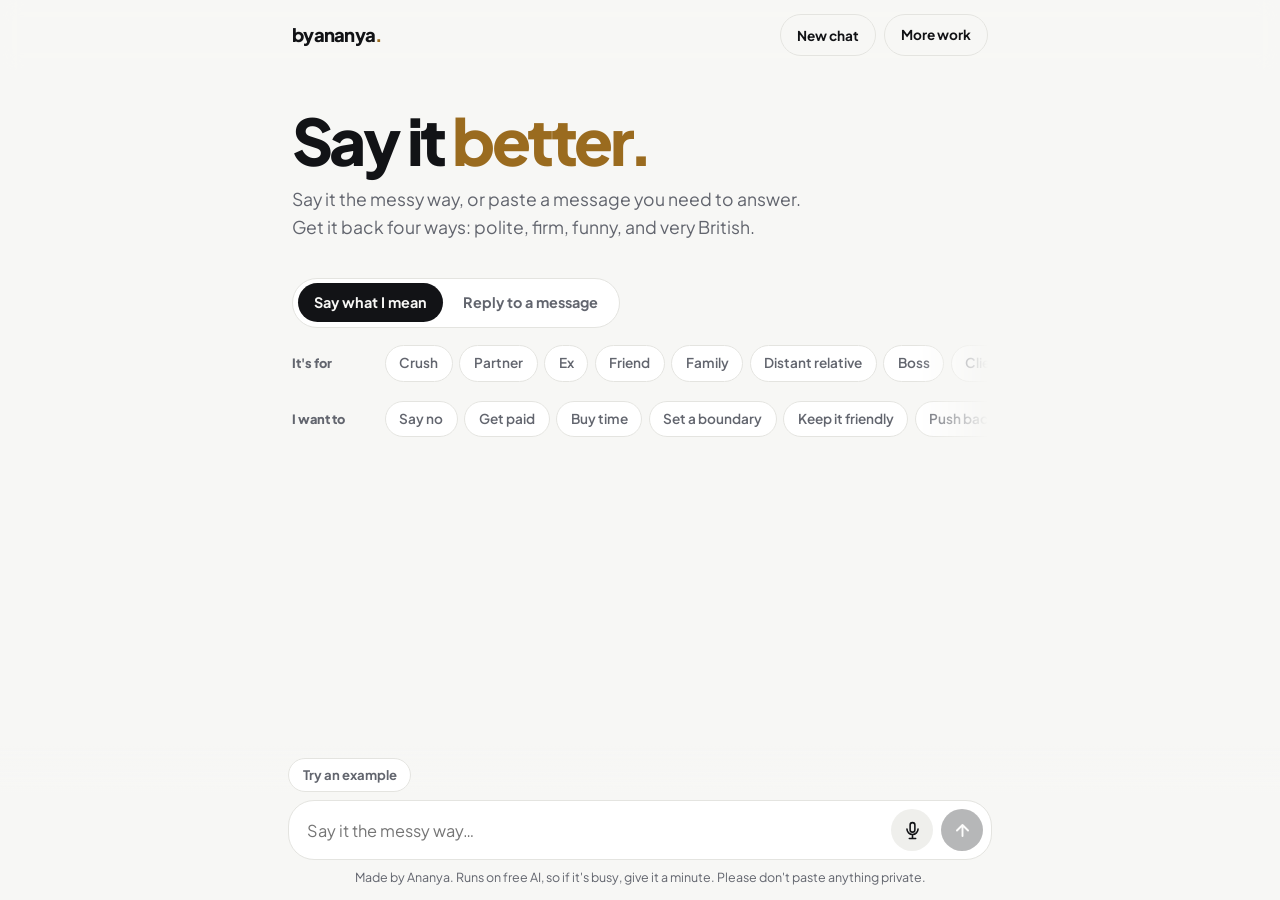
==== commit 9b6ba931: "Update say-it-better/index.html" ====
--- a/say-it-better/index.html
+++ b/say-it-better/index.html
@@ -120,7 +120,7 @@
     <button class="ico ok" id="ok" type="button" aria-label="Done, send it"><svg viewBox="0 0 24 24" fill="none" stroke="currentColor" stroke-width="2.6" stroke-linecap="round" stroke-linejoin="round" aria-hidden="true"><path d="M5 12.5l4.5 4.5L19 7"/></svg></button>
     <button class="ico send" id="send" type="button" aria-label="Send" disabled><svg viewBox="0 0 24 24" fill="none" stroke="currentColor" stroke-width="2.4" stroke-linecap="round" stroke-linejoin="round" aria-hidden="true"><path d="M12 19V5M5 12l7-7 7 7"/></svg></button>
   </div>
-  <p class="foot">Built in an afternoon by Ananya. Runs on free AI, so if it's busy, give it a minute. Please don't paste anything private.</p>
+  <p class="foot">Made by Ananya. Runs on free AI, so if it's busy, give it a minute. Please don't paste anything private.</p>
 </div></div>
 
 <script>
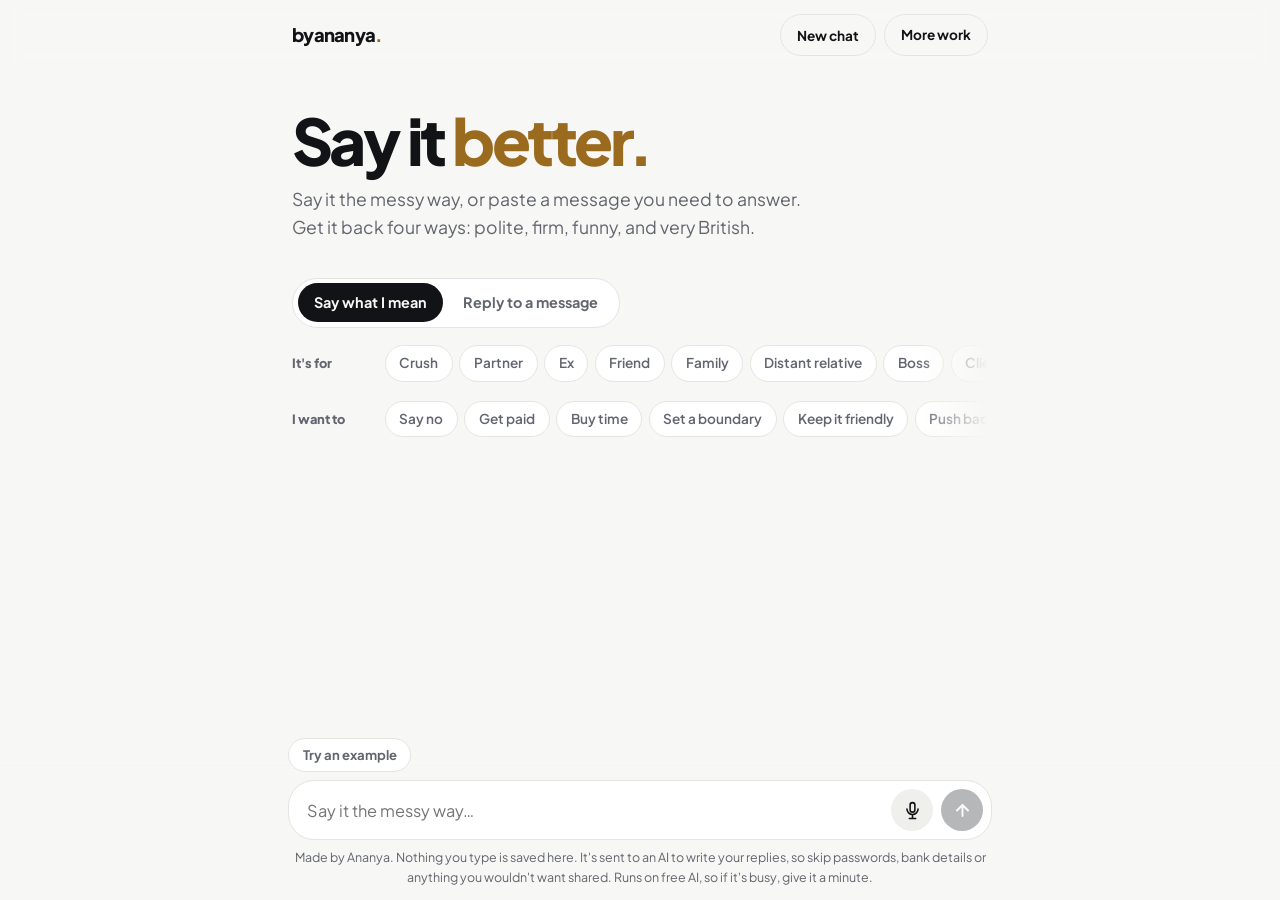
==== commit f8116812: "Update say-it-better/index.html" ====
--- a/say-it-better/index.html
+++ b/say-it-better/index.html
@@ -120,7 +120,7 @@
     <button class="ico ok" id="ok" type="button" aria-label="Done, send it"><svg viewBox="0 0 24 24" fill="none" stroke="currentColor" stroke-width="2.6" stroke-linecap="round" stroke-linejoin="round" aria-hidden="true"><path d="M5 12.5l4.5 4.5L19 7"/></svg></button>
     <button class="ico send" id="send" type="button" aria-label="Send" disabled><svg viewBox="0 0 24 24" fill="none" stroke="currentColor" stroke-width="2.4" stroke-linecap="round" stroke-linejoin="round" aria-hidden="true"><path d="M12 19V5M5 12l7-7 7 7"/></svg></button>
   </div>
-  <p class="foot">Made by Ananya. Runs on free AI, so if it's busy, give it a minute. Please don't paste anything private.</p>
+  <p class="foot">Made by Ananya. Nothing you type is saved here. It's sent to an AI to write your replies, so skip passwords, bank details or anything you wouldn't want shared. Runs on free AI, so if it's busy, give it a minute.</p>
 </div></div>
 
 <script>
